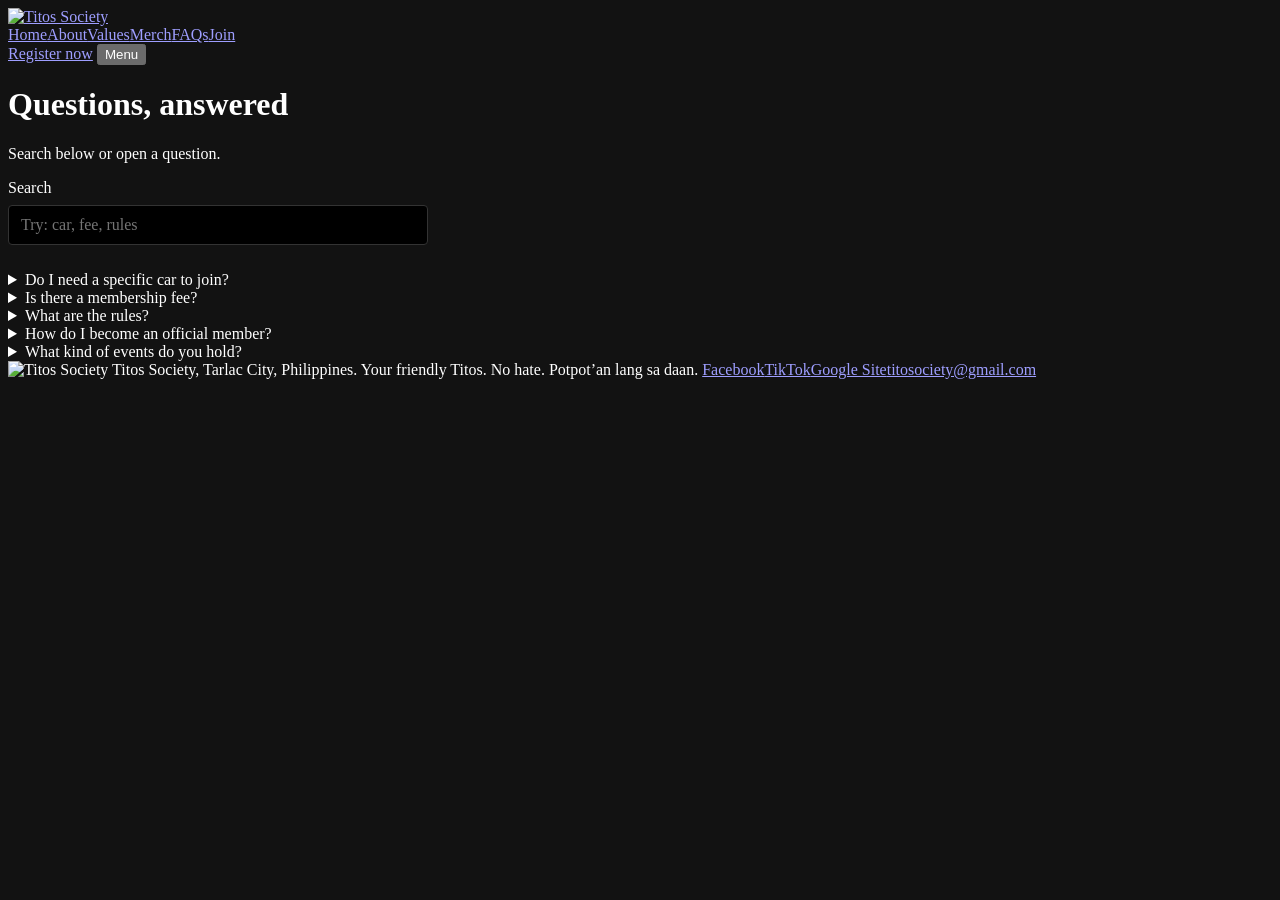
==== faq.html @ 2e6799f6 "Add files via upload" ====
<!DOCTYPE html>
<html lang="en">
<head>
<meta charset="utf-8">
<meta name="viewport" content="width=device-width, initial-scale=1, viewport-fit=cover">
<meta name="color-scheme" content="dark">
<title>Questions, answered | Titos Society</title>
<meta name="description" content="Answers about joining Titos Society: cars, fees, rules, membership, and events.">
<link rel="icon" href="assets/logo.png">
<link rel="preconnect" href="https://fonts.googleapis.com">
<link rel="preconnect" href="https://fonts.gstatic.com" crossorigin>
<link href="https://fonts.googleapis.com/css2?family=Barlow+Condensed:ital,wght@1,700;1,800&family=Barlow:wght@400;500;600&display=swap" rel="stylesheet">
<link rel="stylesheet" href="css/style.css">
</head>
<body>
<header><div class="wrap">
  <a href="home.html" aria-label="Titos Society home"><img src="assets/logo.png" alt="Titos Society"></a>
  <nav id="nav" aria-label="Main"><a href="home.html">Home</a><a href="about.html">About</a><a href="values.html">Values</a><a href="merch.html">Merch</a><a href="faq.html" class=on aria-current=page>FAQs</a><a href="join.html">Join</a></nav>
  <a class="btn p" href="join.html"><span>Register now</span></a>
  <button class="mb" id="mb" aria-expanded="false" aria-controls="nav">Menu</button>
</div></header>
<main id="top">
<div class="wrap ph"><h1 class="d">Questions, answered</h1><p>Search below or open a question.</p></div><section><div class="wrap">
  <label for="q" class="lead" style="display:block;margin:0 0 8px">Search</label>
  <input id="q" class="field" type="search" placeholder="Try: car, fee, rules" style="max-width:420px;margin:0 0 26px;background:#000;border:1px solid #333;border-radius:4px;padding:10px 12px;color:var(--ink);font:inherit;width:100%">
  <div id="list">
  <details><summary>Do I need a specific car to join?</summary><p>Any car is welcome. What matters is that you drive responsibly and respect the code of conduct.</p></details>
  <details><summary>Is there a membership fee?</summary><p>The application is free. Any membership fee details are shared by the admins after your application is reviewed.</p></details>
  <details><summary>What are the rules?</summary><p>Follow Philippine traffic laws, wear your seatbelt, never drive under the influence, and never race, drift, or do burnouts on public roads. Keep the community respectful and non-toxic. Rule breaking leads to a verbal warning, then temporary suspension, then removal. Serious violations can mean immediate suspension or removal.</p></details>
  <details><summary>How do I become an official member?</summary><p>Send your application, then attend at least two community meetups or activities. It helps everyone get to know you and helps you get to know the Society’s values.</p></details>
  <details><summary>What kind of events do you hold?</summary><p>Safe cruises, meetups, and community activities. Details are posted to members after approval.</p></details>
  </div>
  <p id="none" class="lead" hidden>No match. Ask us on <a href="https://m.me/61595237911390" target="_blank" rel="noopener" style="color:var(--cy)">Messenger</a> or email <a href="mailto:titosociety@gmail.com" style="color:var(--cy)">titosociety@gmail.com</a>.</p>
</div></section>
</main>
<footer><div class="wrap">
  <img src="assets/logo.png" alt="Titos Society">
  <span>Titos Society, Tarlac City, Philippines. Your friendly Titos. No hate. Potpot’an lang sa daan.</span>
  <span class="soc"><a href="https://www.facebook.com/profile.php?id=61595237911390" target="_blank" rel="noopener">Facebook</a><a href="https://www.tiktok.com/@titos.society" target="_blank" rel="noopener">TikTok</a><a href="https://sites.google.com/view/titosociety/home" target="_blank" rel="noopener">Google Site</a><a href="mailto:titosociety@gmail.com">titosociety@gmail.com</a></span>
</div></footer>
<script src="js/main.js" defer></script><script src="js/faq.js" defer></script>
</body>
</html>
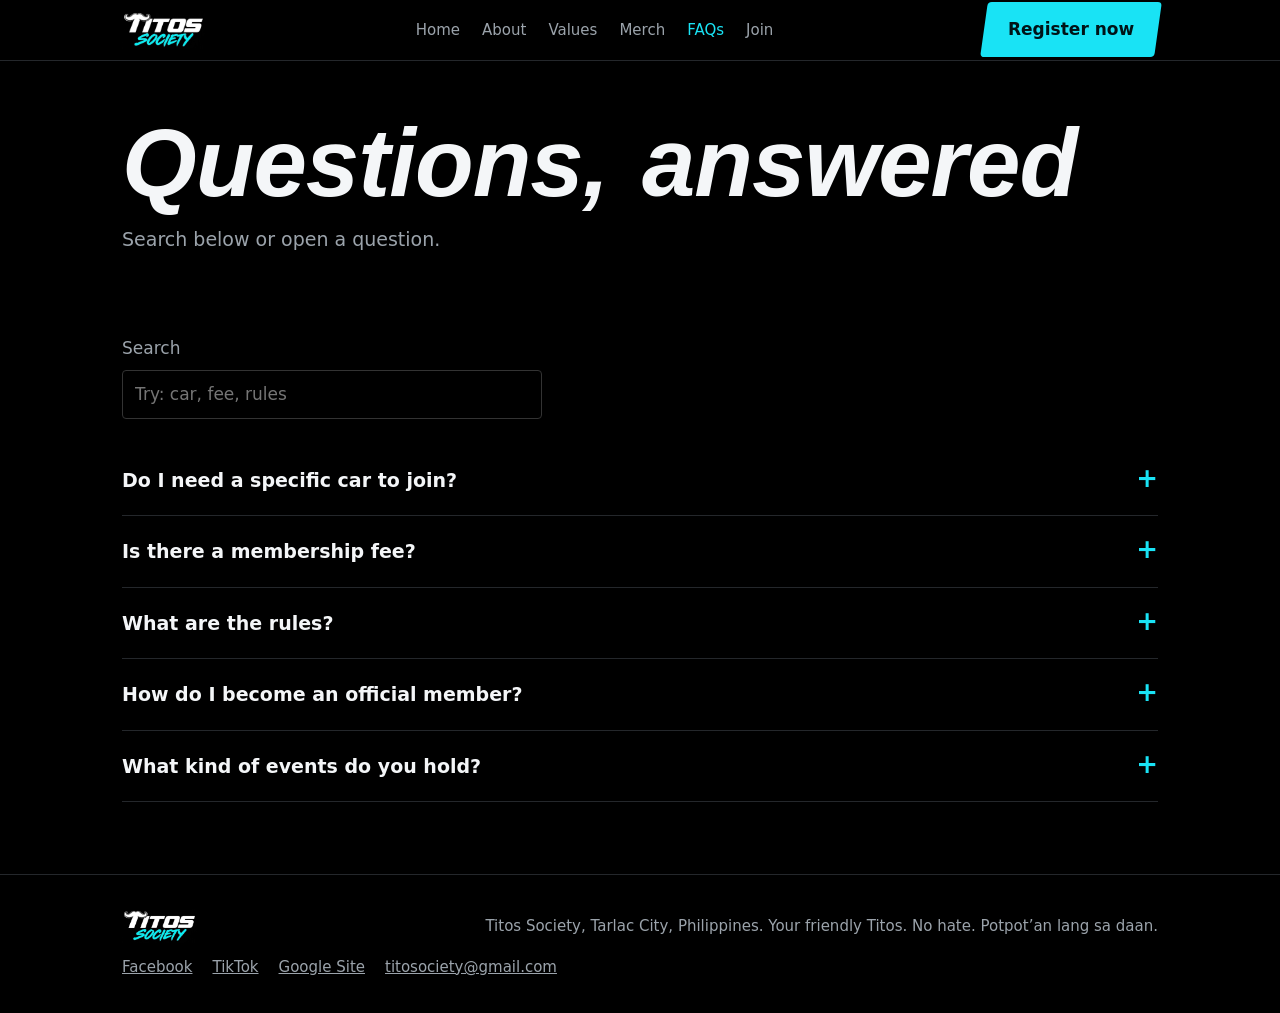
==== commit 48d764d4: "Add files via upload" ====
--- a/faq.html
+++ b/faq.html
@@ -6,15 +6,15 @@
 <meta name="color-scheme" content="dark">
 <title>Questions, answered | Titos Society</title>
 <meta name="description" content="Answers about joining Titos Society: cars, fees, rules, membership, and events.">
-<link rel="icon" href="assets/logo.png">
+<link rel="icon" href="logo.png">
 <link rel="preconnect" href="https://fonts.googleapis.com">
 <link rel="preconnect" href="https://fonts.gstatic.com" crossorigin>
 <link href="https://fonts.googleapis.com/css2?family=Barlow+Condensed:ital,wght@1,700;1,800&family=Barlow:wght@400;500;600&display=swap" rel="stylesheet">
-<link rel="stylesheet" href="css/style.css">
+<link rel="stylesheet" href="style.css">
 </head>
 <body>
 <header><div class="wrap">
-  <a href="home.html" aria-label="Titos Society home"><img src="assets/logo.png" alt="Titos Society"></a>
+  <a href="home.html" aria-label="Titos Society home"><img src="logo.png" alt="Titos Society"></a>
   <nav id="nav" aria-label="Main"><a href="home.html">Home</a><a href="about.html">About</a><a href="values.html">Values</a><a href="merch.html">Merch</a><a href="faq.html" class=on aria-current=page>FAQs</a><a href="join.html">Join</a></nav>
   <a class="btn p" href="join.html"><span>Register now</span></a>
   <button class="mb" id="mb" aria-expanded="false" aria-controls="nav">Menu</button>
@@ -34,10 +34,10 @@
 </div></section>
 </main>
 <footer><div class="wrap">
-  <img src="assets/logo.png" alt="Titos Society">
+  <img src="logo.png" alt="Titos Society">
   <span>Titos Society, Tarlac City, Philippines. Your friendly Titos. No hate. Potpot’an lang sa daan.</span>
   <span class="soc"><a href="https://www.facebook.com/profile.php?id=61595237911390" target="_blank" rel="noopener">Facebook</a><a href="https://www.tiktok.com/@titos.society" target="_blank" rel="noopener">TikTok</a><a href="https://sites.google.com/view/titosociety/home" target="_blank" rel="noopener">Google Site</a><a href="mailto:titosociety@gmail.com">titosociety@gmail.com</a></span>
 </div></footer>
-<script src="js/main.js" defer></script><script src="js/faq.js" defer></script>
+<script src="main.js" defer></script><script src="faq.js" defer></script>
 </body>
 </html>
--- a/style.css
+++ b/style.css
@@ -0,0 +1,126 @@
+:root{--bg:#000;--bg2:#0c0d0f;--ink:#f4f6f8;--mute:#9ba3ab;--line:#24272b;--cy:#19e3f5;--cy2:#0bb9c8;color-scheme:dark;box-sizing:border-box;padding-top:env(safe-area-inset-top,0px);padding-bottom:env(safe-area-inset-bottom,0px)}
+*,*::before,*::after{box-sizing:inherit}
+html{scroll-behavior:smooth;scroll-padding-top:calc(64px + env(safe-area-inset-top,0px))}
+body{margin:0;background:var(--bg);color:var(--ink);font:400 17px/1.6 Barlow,system-ui,sans-serif}
+body::before{content:"";position:fixed;inset:0 0 auto;height:env(safe-area-inset-top,0px);background:#000;z-index:10}
+a{color:inherit}
+.d{font-family:"Barlow Condensed",Impact,sans-serif;font-style:italic;font-weight:800;letter-spacing:-.01em;line-height:.95;margin:0}
+.wrap{max-width:1080px;margin:0 auto;padding:0 22px}
+header{position:sticky;top:env(safe-area-inset-top,0px);z-index:9;background:rgba(0,0,0,.92);backdrop-filter:blur(8px);border-bottom:1px solid var(--line)}
+header .wrap{display:flex;align-items:center;justify-content:space-between;gap:16px;height:60px}
+header img{height:38px;width:auto;display:block}
+nav{display:flex;gap:22px;font-size:15px;color:var(--mute)}
+nav a{text-decoration:none}nav a:hover{color:var(--ink)}
+.btn{display:inline-block;padding:12px 22px;font-weight:600;text-decoration:none;border-radius:4px;border:2px solid var(--cy);transform:skewX(-8deg)}
+.btn span{display:inline-block;transform:skewX(8deg)}
+.btn.p{background:var(--cy);color:#001418}.btn.p:hover{background:#6af1fb;border-color:#6af1fb}
+.btn.g{color:var(--cy)}.btn.g:hover{background:rgba(25,227,245,.12)}
+a:focus-visible,summary:focus-visible{outline:3px solid #fff;outline-offset:3px}
+.hero img{display:block;width:100%;height:auto}
+.hero .wrap{padding-top:38px;padding-bottom:56px}
+.hero h1{font-size:clamp(44px,8vw,92px);max-width:11em}
+.hero p{max-width:34em;color:var(--mute);font-size:19px;margin:22px 0 0}
+.acts{display:flex;flex-wrap:wrap;gap:14px;margin-top:30px}
+.shard{height:44px;background:var(--cy);clip-path:polygon(0 100%,100% 0,100% 100%)}
+section{padding:72px 0}
+section.alt{background:var(--bg2)}
+h2{font-size:clamp(34px,5vw,54px);margin-bottom:28px}
+.about{display:grid;gap:36px;grid-template-columns:1.1fr .9fr;align-items:start}
+.about p{margin:0 0 16px;color:var(--mute)}.about p:first-child{color:var(--ink);font-size:20px}
+.tags{display:flex;flex-wrap:wrap;gap:10px;align-content:start}
+.tags b{font-weight:600;padding:8px 16px;border:1px solid var(--line);border-left:4px solid var(--cy)}
+.vals{display:grid;gap:34px 48px;grid-template-columns:1fr 1fr}
+.vals div{border-left:4px solid var(--cy);padding-left:20px}
+.vals h3{font:800 italic 28px/1 "Barlow Condensed",Impact,sans-serif;margin:0 0 8px}
+.vals p{margin:0;color:var(--mute)}
+.merch{display:grid;grid-template-columns:repeat(4,1fr);gap:0;border-top:1px solid var(--line)}
+.merch div{padding:26px 20px 26px 0;border-bottom:1px solid var(--line)}
+.merch h3{font:800 italic 30px/1 "Barlow Condensed",Impact,sans-serif;margin:0}
+.lead{color:var(--mute);max-width:36em;margin:-12px 0 30px}
+details{border-bottom:1px solid var(--line)}
+summary{cursor:pointer;list-style:none;padding:20px 0;font-weight:600;font-size:19px;display:flex;justify-content:space-between;gap:16px}
+summary::-webkit-details-marker{display:none}
+summary::after{content:"+";color:var(--cy);font-size:26px;line-height:1;transition:transform .2s}
+details[open] summary::after{transform:rotate(45deg)}
+details p{margin:0 0 22px;color:var(--mute);max-width:42em}
+.join{text-align:left}
+.join h2{font-size:clamp(40px,7vw,76px);max-width:10em}
+footer{border-top:1px solid var(--line);padding:34px 0;color:var(--mute);font-size:15px}
+footer .wrap{display:flex;flex-wrap:wrap;gap:12px 40px;justify-content:space-between;align-items:center}
+footer img{height:34px;width:auto}
+.btn{position:relative;overflow:hidden;cursor:pointer}
+button.btn{font:inherit;font-weight:600;line-height:1.6}
+.btn::after{content:"";position:absolute;top:0;bottom:0;left:-70%;width:40%;background:linear-gradient(100deg,transparent,rgba(255,255,255,.6),transparent);transform:skewX(-20deg);transition:left .6s}
+.btn:hover::after{left:130%}.btn:active{transform:skewX(-8deg) translateY(2px)}
+.w{display:inline-block;overflow:hidden;vertical-align:bottom;padding:0 .08em .1em 0;margin-bottom:-.1em}
+.w i{display:inline-block;font-style:inherit}
+.band{overflow:hidden;border-bottom:1px solid var(--line);padding:14px 0}
+.track{display:flex;width:max-content;font:800 italic clamp(30px,4.5vw,48px)/1 "Barlow Condensed",Impact,sans-serif}
+.track span{padding:0 22px;white-space:nowrap}.track span:nth-child(even){color:var(--cy)}
+.track span::after{content:"/";color:var(--mute);margin-left:44px}
+.vals div{border-left:0;position:relative}
+.vals div::before{content:"";position:absolute;left:0;top:0;bottom:0;width:4px;background:var(--cy);transform-origin:top}
+.merch div{position:relative;overflow:hidden;padding:26px 20px}
+.merch div::before{content:"";position:absolute;inset:0 -24px;background:var(--cy);transform:translateX(-105%) skewX(-12deg);transition:transform .45s cubic-bezier(.2,.8,.2,1)}
+.merch div:hover::before{transform:translateX(0) skewX(-12deg)}
+.merch h3{position:relative;transition:color .3s}.merch div:hover h3{color:#001418}
+footer .soc{display:flex;gap:20px;flex-wrap:wrap}footer .soc a:hover{color:var(--cy)}
+dialog{border:1px solid var(--line);border-top:4px solid var(--cy);background:var(--bg2);color:var(--ink);width:min(580px,calc(100% - 32px));max-height:calc(100% - 32px);padding:28px;overflow:auto}
+dialog::backdrop{background:rgba(0,0,0,.82);backdrop-filter:blur(4px)}
+dialog form{position:relative}dialog h2{font-size:40px;margin:0 0 10px;padding-right:36px}
+.x{position:absolute;right:-6px;top:-8px;background:none;border:0;color:var(--mute);font-size:32px;line-height:1;cursor:pointer;padding:6px 10px}.x:hover{color:var(--cy)}
+.fg{display:grid;grid-template-columns:1fr 1fr;gap:12px;margin-top:18px}.fg .full{grid-column:1/-1}
+dialog label{display:block;font-size:14px;color:var(--mute)}
+.field{width:100%;margin-top:4px;background:#000;border:1px solid #333;border-radius:4px;padding:10px 12px;color:var(--ink);font:inherit}
+.field:focus{outline:2px solid var(--cy);outline-offset:1px;border-color:var(--cy)}.field.bad{border-color:#ff6b6b}
+.chk{display:flex;gap:10px;align-items:flex-start;margin-top:14px;font-size:15px;color:var(--mute)}.chk input{margin-top:5px;accent-color:#19e3f5}
+.err{color:#ff8a8a;min-height:1.5em;margin:10px 0 14px;font-size:15px}
+.ok{display:block;margin-bottom:10px}.ok path{stroke-dasharray:40}
+#out{font-size:14px;resize:vertical}
+@media(prefers-reduced-motion:no-preference){
+.hero img{animation:wipe 1.1s cubic-bezier(.2,.8,.2,1) both}
+@keyframes wipe{from{clip-path:inset(0 100% 0 0);transform:scale(1.08)}to{clip-path:inset(0);transform:none}}
+.w i{transform:translateY(108%);animation:up .75s cubic-bezier(.2,.8,.2,1) forwards;animation-delay:calc(.55s + var(--n)*70ms)}
+@keyframes up{to{transform:none}}
+.hero p,.hero .acts{opacity:0;animation:fade .8s 1.4s forwards}.hero .acts{animation-delay:1.6s}
+@keyframes fade{to{opacity:1}}
+.shard{transform-origin:left bottom;animation:draw .9s .9s cubic-bezier(.2,.8,.2,1) both}
+@keyframes draw{from{transform:scaleX(0)}}
+.hero .btn.p{animation:pulse 2.6s 2.8s infinite}
+@keyframes pulse{0%{box-shadow:0 0 0 0 rgba(25,227,245,.55)}70%,100%{box-shadow:0 0 0 16px rgba(25,227,245,0)}}
+.track{animation:run 30s linear infinite}.band:hover .track{animation-play-state:paused}
+@keyframes run{to{transform:translateX(-50%)}}
+html.js .rv{opacity:0;transform:translateY(24px);transition:opacity .7s ease var(--d,0ms),transform .8s cubic-bezier(.2,.8,.2,1) var(--d,0ms)}
+html.js .rv.in{opacity:1;transform:none}
+html.js .vals div::before{transform:scaleY(0);transition:transform .9s cubic-bezier(.2,.8,.2,1) calc(var(--d,0ms) + .25s)}
+html.js .vals div.in::before{transform:none}
+details[open] p{animation:drop .35s ease}
+@keyframes drop{from{opacity:0;transform:translateY(-6px)}}
+dialog[open]{animation:pop .4s cubic-bezier(.2,.8,.2,1)}
+@keyframes pop{from{opacity:0;transform:translateY(26px) skewX(-3deg)}}
+.ok path{stroke-dashoffset:40;animation:tick .6s .2s forwards}
+@keyframes tick{to{stroke-dashoffset:0}}
+}
+@media(max-width:560px){.fg{grid-template-columns:1fr}}
+@media(max-width:760px){nav{display:none}.about,.vals{grid-template-columns:1fr}.merch{grid-template-columns:1fr 1fr}section{padding:54px 0}}
+@media(prefers-reduced-motion:reduce){html{scroll-behavior:auto}summary::after{transition:none}}
+[hidden]{display:none!important}
+.mb{display:none;background:none;border:1px solid var(--line);color:var(--ink);padding:6px 12px;font:inherit;cursor:pointer;border-radius:4px}
+nav a.on{color:var(--cy)}
+.ph{padding-top:56px;padding-bottom:8px}.ph h1{font-size:clamp(48px,9vw,96px)}.ph p{color:var(--mute);max-width:36em;font-size:19px;margin:16px 0 0}
+.tiles{display:grid;grid-template-columns:repeat(4,1fr);border-top:1px solid var(--line)}
+.tile{position:relative;overflow:hidden;padding:26px 20px;border-bottom:1px solid var(--line);text-decoration:none;color:inherit;display:block}
+button.tile{background:none;border:0;border-bottom:1px solid var(--line);font:inherit;text-align:left;cursor:pointer}
+.tile::before{content:"";position:absolute;inset:0 -24px;background:var(--cy);transform:translateX(-105%) skewX(-12deg);transition:transform .45s cubic-bezier(.2,.8,.2,1)}
+.tile:hover::before,.tile[aria-pressed=true]::before{transform:translateX(0) skewX(-12deg)}
+.tile h3,.tile p{position:relative;transition:color .3s}
+.tile h3{font:800 italic 30px/1 "Barlow Condensed",Impact,sans-serif;margin:0 0 6px}.tile p{margin:0;color:var(--mute);font-size:15px}
+.tile:hover h3,.tile:hover p,.tile[aria-pressed=true] h3,.tile[aria-pressed=true] p{color:#001418}
+.qz{border:1px solid var(--line);border-top:4px solid var(--cy);padding:26px;max-width:640px;background:var(--bg)}
+.qz h3{font:700 26px/1.2 Barlow,sans-serif;margin:14px 0 0}.qz .row{display:flex;gap:14px;margin-top:20px;flex-wrap:wrap}
+.qz .fb{min-height:3.2em;margin:16px 0 0;color:var(--mute)}.good{color:var(--cy)}.no{color:#ff8a8a}
+.bar{height:4px;background:var(--line)}.bar i{display:block;height:100%;width:0;background:var(--cy);transition:width .4s}
+.sum{color:var(--mute);margin:22px 0 14px}
+@media(max-width:760px){.tiles{grid-template-columns:1fr 1fr}.mb{display:block}header .btn{display:none}
+nav{display:none;position:absolute;left:0;right:0;top:100%;flex-direction:column;gap:0;background:#000;border-bottom:1px solid var(--line)}nav.open{display:flex}nav a{padding:14px 22px;border-top:1px solid var(--line)}}
+
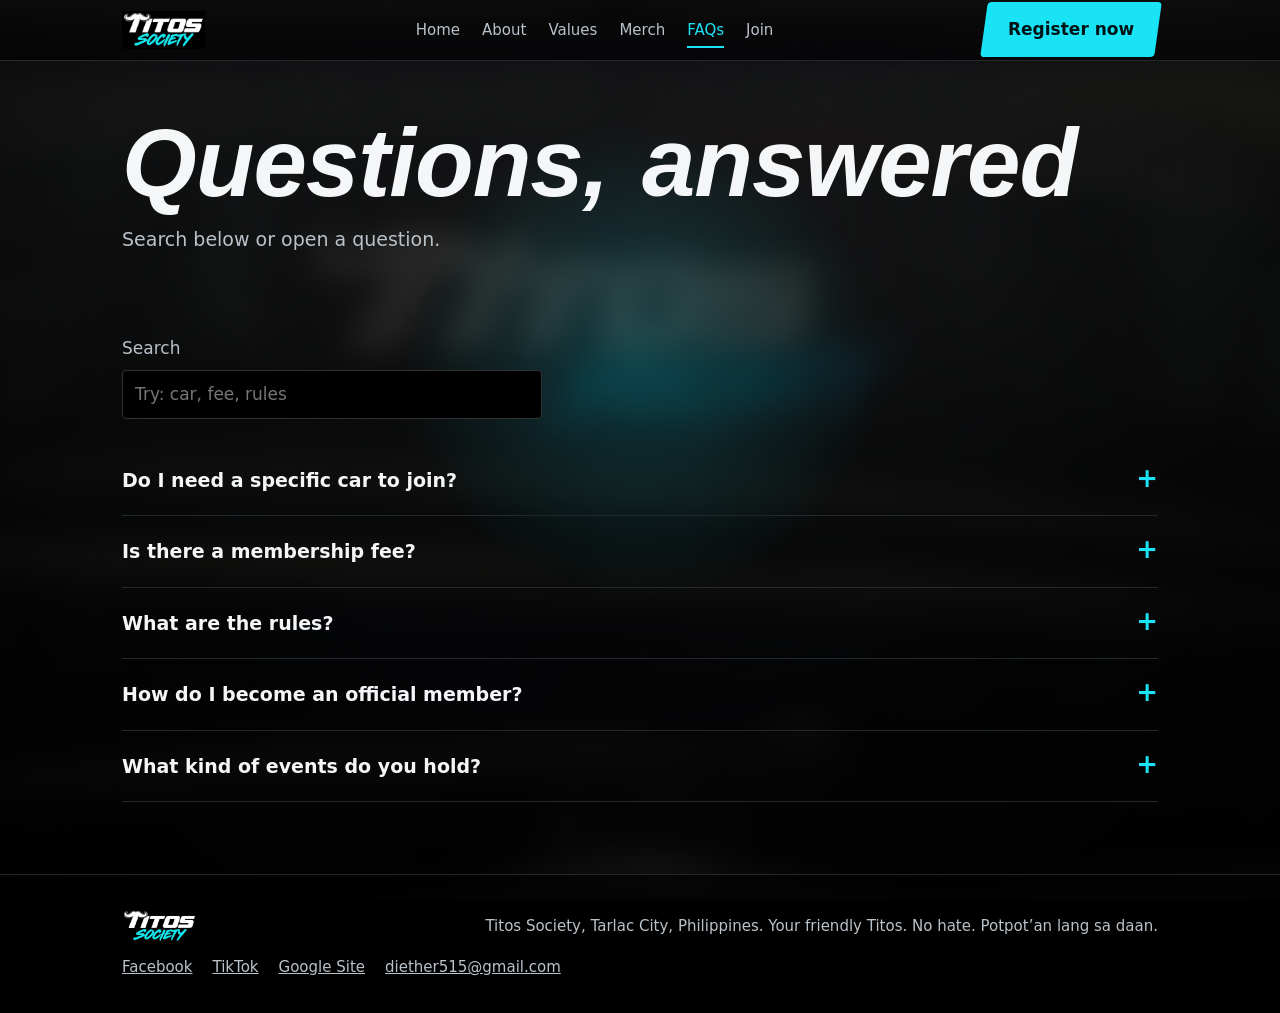
==== commit a727ff7c: "Add files via upload" ====
--- a/faq.html
+++ b/faq.html
@@ -13,6 +13,8 @@
 <link rel="stylesheet" href="style.css">
 </head>
 <body>
+<div class="bg" aria-hidden="true"><i class="s s1"></i><i class="s s2"></i><i class="s s3"></i><i class="s s4"></i><span class="streak"></span><span class="streak"></span><b class="glow"></b></div>
+<div class="pt" aria-hidden="true"></div>
 <header><div class="wrap">
   <a href="home.html" aria-label="Titos Society home"><img src="logo.png" alt="Titos Society"></a>
   <nav id="nav" aria-label="Main"><a href="home.html">Home</a><a href="about.html">About</a><a href="values.html">Values</a><a href="merch.html">Merch</a><a href="faq.html" class=on aria-current=page>FAQs</a><a href="join.html">Join</a></nav>
@@ -30,13 +32,13 @@
   <details><summary>How do I become an official member?</summary><p>Send your application, then attend at least two community meetups or activities. It helps everyone get to know you and helps you get to know the Society’s values.</p></details>
   <details><summary>What kind of events do you hold?</summary><p>Safe cruises, meetups, and community activities. Details are posted to members after approval.</p></details>
   </div>
-  <p id="none" class="lead" hidden>No match. Ask us on <a href="https://m.me/61595237911390" target="_blank" rel="noopener" style="color:var(--cy)">Messenger</a> or email <a href="mailto:titosociety@gmail.com" style="color:var(--cy)">titosociety@gmail.com</a>.</p>
+  <p id="none" class="lead" hidden>No match. Ask us on <a href="https://m.me/61595237911390" target="_blank" rel="noopener" style="color:var(--cy)">Messenger</a> or email <a href="mailto:diether515@gmail.com" style="color:var(--cy)">diether515@gmail.com</a>.</p>
 </div></section>
 </main>
 <footer><div class="wrap">
   <img src="logo.png" alt="Titos Society">
   <span>Titos Society, Tarlac City, Philippines. Your friendly Titos. No hate. Potpot’an lang sa daan.</span>
-  <span class="soc"><a href="https://www.facebook.com/profile.php?id=61595237911390" target="_blank" rel="noopener">Facebook</a><a href="https://www.tiktok.com/@titos.society" target="_blank" rel="noopener">TikTok</a><a href="https://sites.google.com/view/titosociety/home" target="_blank" rel="noopener">Google Site</a><a href="mailto:titosociety@gmail.com">titosociety@gmail.com</a></span>
+  <span class="soc"><a href="https://www.facebook.com/profile.php?id=61595237911390" target="_blank" rel="noopener">Facebook</a><a href="https://www.tiktok.com/@titos.society" target="_blank" rel="noopener">TikTok</a><a href="https://sites.google.com/view/titosociety/home" target="_blank" rel="noopener">Google Site</a><a href="mailto:diether515@gmail.com">diether515@gmail.com</a></span>
 </div></footer>
 <script src="main.js" defer></script><script src="faq.js" defer></script>
 </body>
--- a/style.css
+++ b/style.css
@@ -124,3 +124,55 @@
 @media(max-width:760px){.tiles{grid-template-columns:1fr 1fr}.mb{display:block}header .btn{display:none}
 nav{display:none;position:absolute;left:0;right:0;top:100%;flex-direction:column;gap:0;background:#000;border-bottom:1px solid var(--line)}nav.open{display:flex}nav a{padding:14px 22px;border-top:1px solid var(--line)}}
 
+
+.terms{max-height:280px;overflow-y:auto;border:1px solid #334155;background:var(--bg2);padding:16px;margin-top:18px;font-size:15px;color:#cbd5e1;border-radius:6px}
+.terms h3{margin:16px 0 4px;font-size:16px;color:#fff}.terms h3:first-child{margin-top:0}.terms p{margin:0}.terms ul{margin:4px 0 0;padding-left:20px}
+.sigh{display:flex;justify-content:space-between;margin:18px 0 6px;font-size:14px;color:var(--mute)}.lnk{background:none;border:0;color:var(--cy);cursor:pointer;font:inherit;text-decoration:underline}
+.sig{display:block;width:100%;height:160px;background:#fff;border:1px solid #475569;border-radius:6px;touch-action:none;cursor:crosshair}
+.okmsg,.errmsg{padding:10px 14px;border-radius:6px;margin:0 0 20px}.okmsg{background:#052e1a;color:#86efac}.errmsg{background:#3b1212;color:#fca5a5}
+
+:root{--mute:#b9c1c9}
+.bg{position:fixed;inset:0;z-index:-1;overflow:hidden;background:#000}
+.bg .s{position:absolute;inset:-6%;background-size:cover;background-position:center;filter:blur(16px) brightness(.5) saturate(1.15)}
+.s1{background-image:url(bg1.jpg)}.s2{background-image:url(bg2.jpg);opacity:0}.s3{background-image:url(bg3.jpg);opacity:0}.s4{background-image:url(bg4.jpg);opacity:0}
+.bg::after{content:"";position:absolute;inset:0;background:radial-gradient(ellipse at 50% 25%,rgba(0,0,0,.2),rgba(0,0,0,.78)),linear-gradient(rgba(0,0,0,.3),rgba(0,0,0,.6))}
+.streak{position:absolute;top:-10%;bottom:-10%;width:16%;left:-30%;transform:skewX(-20deg);background:linear-gradient(100deg,transparent,rgba(25,227,245,.12),rgba(255,255,255,.07),transparent)}
+.streak+.streak{width:8%}
+.glow{position:absolute;left:-260px;top:-260px;width:520px;height:520px;background:radial-gradient(circle,rgba(25,227,245,.2),transparent 65%);transform:translate(var(--mx,50vw),var(--my,40vh));transition:transform .35s ease-out;z-index:1}
+header{background:rgba(0,0,0,.6);backdrop-filter:blur(12px);transition:transform .45s cubic-bezier(.2,.8,.2,1)}
+header.hide{transform:translateY(-110%)}
+header::after{content:"";position:absolute;left:0;right:0;bottom:-1px;height:3px;background:var(--cy);transform-origin:left;transform:scaleX(var(--p,0))}
+nav a{position:relative;padding:4px 0}
+nav a::after{content:"";position:absolute;left:0;right:0;bottom:-2px;height:2px;background:var(--cy);transform:scaleX(0);transform-origin:right;transition:transform .35s}
+nav a:hover::after,nav a.on::after{transform:scaleX(1);transform-origin:left}
+header a img{transition:transform .3s}header a:hover img{transform:rotate(-3deg) scale(1.06)}
+header img,footer img,.hero img{mix-blend-mode:screen}
+section.alt{background:rgba(0,0,0,.5)}.band{background:rgba(0,0,0,.35)}footer{background:rgba(0,0,0,.6)}.qz{background:rgba(0,0,0,.7)}
+.tile:hover{translate:0 -4px}
+h2.d::after{content:"";display:block;height:4px;width:90px;background:var(--cy);margin-top:12px;transform:skewX(-20deg)}
+.pt{position:fixed;inset:0 -20%;z-index:100;background:var(--cy);transform:translateX(-110%) skewX(-12deg);pointer-events:none}
+@media(prefers-reduced-motion:no-preference){
+.bg .s{animation:fadeS 32s infinite,kb 32s linear infinite}.s2{animation-delay:8s}.s3{animation-delay:16s}.s4{animation-delay:24s}
+@keyframes fadeS{0%{opacity:0}6%,25%{opacity:1}31%,100%{opacity:0}}
+@keyframes kb{0%,100%{transform:scale(1.02)}50%{transform:scale(1.14) translate(-2%,-1.5%)}}
+.streak{animation:sweep 9s linear infinite}.streak+.streak{animation-duration:14s;animation-delay:-5s}
+@keyframes sweep{to{left:125%}}
+header{animation:hin .8s cubic-bezier(.2,.8,.2,1) backwards}@keyframes hin{from{transform:translateY(-100%)}}
+.shard{background:linear-gradient(100deg,var(--cy) 30%,#b9f8fd 50%,var(--cy) 70%) 0 0/250% 100%;animation:draw .9s .9s cubic-bezier(.2,.8,.2,1) both,shine 4s 2s linear infinite}
+@keyframes shine{to{background-position:-250% 0}}
+.tags b{animation:bob 4s ease-in-out infinite}.tags b:nth-child(2){animation-delay:-.8s}.tags b:nth-child(3){animation-delay:-1.6s}.tags b:nth-child(4){animation-delay:-2.4s}.tags b:nth-child(5){animation-delay:-3.2s}
+@keyframes bob{50%{translate:0 -6px}}
+html.js h2.d::after{width:0;transition:width .8s .25s cubic-bezier(.2,.8,.2,1)}html.js h2.d.in::after{width:90px}
+.pt{animation:ptout .75s cubic-bezier(.7,0,.2,1) both}
+@keyframes ptout{from{transform:translateX(0) skewX(-12deg)}to{transform:translateX(110%) skewX(-12deg)}}
+.pt.go{animation:ptin .45s cubic-bezier(.7,0,.2,1) both}
+@keyframes ptin{from{transform:translateX(-110%) skewX(-12deg)}to{transform:translateX(0) skewX(-12deg)}}}
+@media(prefers-reduced-motion:reduce){.s1{opacity:1}.glow,.streak{display:none}}
+
+.tile::before{display:none}
+.tile{border-bottom:2px solid var(--line);transition:border-color .3s}
+.tile:hover h3,.tile[aria-pressed=true] h3{color:var(--ink)}
+.tile:hover p,.tile[aria-pressed=true] p{color:var(--mute)}
+.tile:hover{border-bottom-color:var(--cy)}
+.tile[aria-pressed=true]{border-bottom-color:var(--cy);box-shadow:inset 4px 0 0 var(--cy)}
+.tile[aria-pressed=true] h3{color:var(--cy)}
